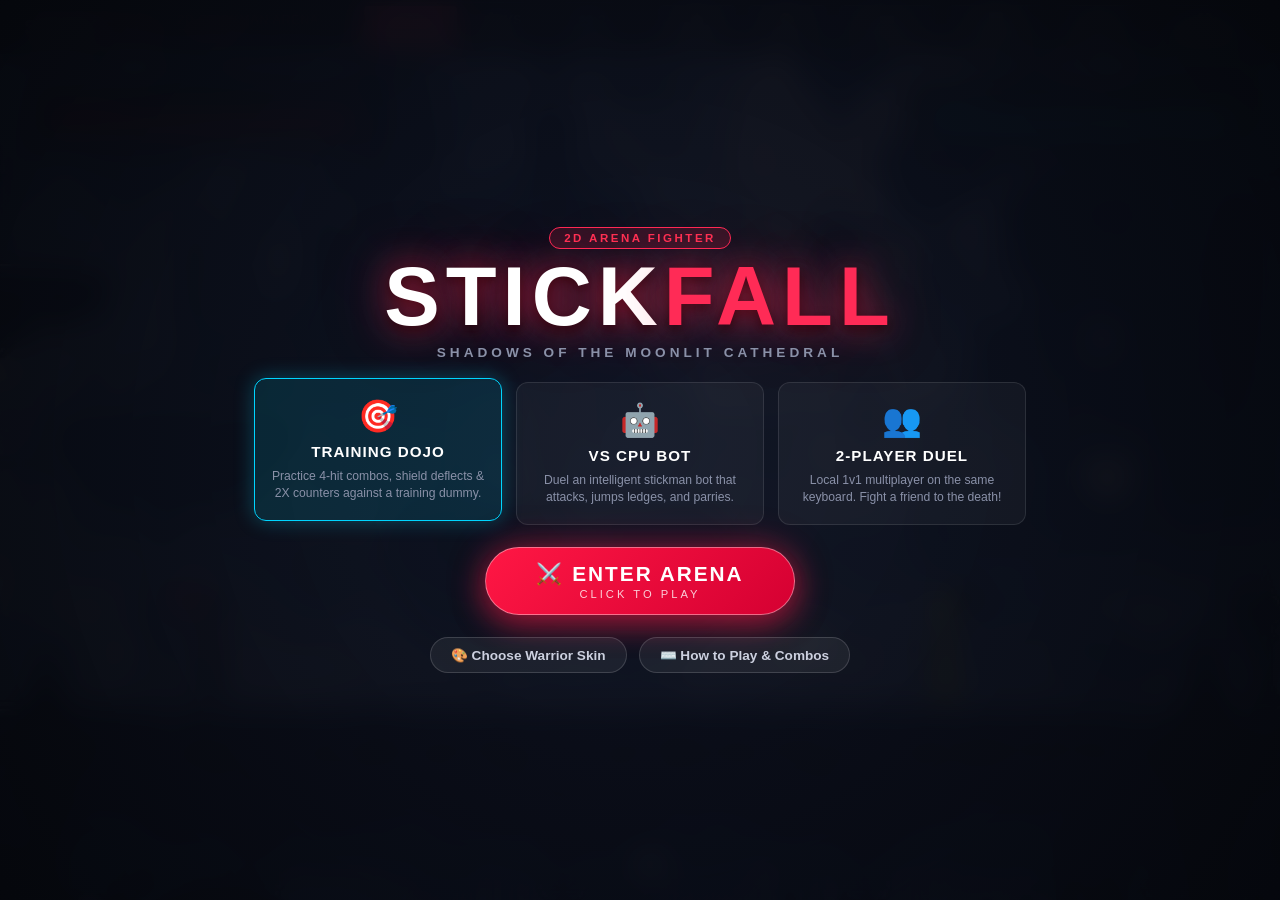
==== web/index.html @ ad9f0f9a "stickfall v1" ====
<!DOCTYPE html>
<html lang="en">
<head>
  <meta charset="UTF-8">
  <meta name="viewport" content="width=device-width, initial-scale=1.0, user-scalable=no">
  <title>STICKFALL — Online Stickman Fighting Game</title>
  <link rel="icon" type="image/svg+xml" href="../icon.svg">
  <link rel="stylesheet" href="css/style.css">
</head>
<body>

  <!-- Top Navbar -->
  <header>
    <div class="brand">
      <h1>STICK<span>FALL</span></h1>
      <span class="tagline">2D Stickman Arena Fighter</span>
    </div>

    <div class="header-controls">
      <!-- Game Mode Selector -->
      <div class="mode-selector">
        <button id="btnModeTraining" class="btn-mode active">🎯 Training</button>
        <button id="btnModeCpu" class="btn-mode">🤖 VS CPU</button>
        <button id="btnMode2P" class="btn-mode">👥 2-Player</button>
      </div>

      <button id="btnMainMenu" class="icon-btn" title="Return to Title Menu">🏠 Menu</button>
      <button id="btnOpenSkins" class="icon-btn" title="Choose warrior skin">🎨 Skins</button>
      <button id="btnOpenControls" class="icon-btn" title="View combat controls">⌨️ Controls</button>
      <button id="btnReset" class="icon-btn" title="Reset match">🔄 Rematch</button>
      <button id="btnMute" class="icon-btn" title="Toggle audio">🔊 Sound</button>
      <button id="btnFullscreen" class="icon-btn" title="Toggle fullscreen">⛶ Fullscreen</button>
    </div>
  </header>

  <!-- Title / Main Menu Screen Overlay -->
  <div id="mainMenuScreen" class="main-menu-overlay active">
    <div class="menu-particles" id="menuParticles"></div>

    <div class="menu-content">
      <!-- Title & Branding -->
      <div class="menu-logo-box">
        <div class="menu-badge">2D ARENA FIGHTER</div>
        <h1 class="menu-game-title">STICK<span class="highlight">FALL</span></h1>
        <p class="menu-tagline">SHADOWS OF THE MOONLIT CATHEDRAL</p>
      </div>

      <!-- Mode Selection Grid -->
      <div class="menu-modes-grid">
        <div class="menu-mode-card active" data-mode="training">
          <div class="mode-icon">🎯</div>
          <div class="mode-title">TRAINING DOJO</div>
          <div class="mode-desc">Practice 4-hit combos, shield deflects & 2X counters against a training dummy.</div>
        </div>

        <div class="menu-mode-card" data-mode="cpu">
          <div class="mode-icon">🤖</div>
          <div class="mode-title">VS CPU BOT</div>
          <div class="mode-desc">Duel an intelligent stickman bot that attacks, jumps ledges, and parries.</div>
        </div>

        <div class="menu-mode-card" data-mode="2p">
          <div class="mode-icon">👥</div>
          <div class="mode-title">2-PLAYER DUEL</div>
          <div class="mode-desc">Local 1v1 multiplayer on the same keyboard. Fight a friend to the death!</div>
        </div>
      </div>

      <!-- Start Game Primary Action -->
      <button id="btnStartGame" class="btn-start-game">
        <span class="btn-text">⚔️ ENTER ARENA</span>
        <span class="btn-subtext">CLICK TO PLAY</span>
      </button>

      <!-- Auxiliary Menu Actions -->
      <div class="menu-actions-row">
        <button id="btnMenuSkins" class="menu-action-btn">🎨 Choose Warrior Skin</button>
        <button id="btnMenuControls" class="menu-action-btn">⌨️ How to Play & Combos</button>
      </div>
    </div>
  </div>

  <!-- Main Game Stage -->
  <div id="gameWrapper">
    <canvas id="gameCanvas"></canvas>

    <!-- Overlay HUD -->
    <div id="hudOverlay">
      <!-- Health Bars -->
      <div class="health-container">
        <!-- Player 1 -->
        <div class="fighter-card">
          <div class="card-header">
            <span class="name" style="color: #ff3355;">PLAYER 1</span>
            <span id="p1HpText" class="hp-text">100 / 100</span>
          </div>
          <div class="hp-track">
            <div id="p1HpBar" class="hp-fill p1" style="width: 100%;"></div>
          </div>
        </div>

        <!-- FPS Display -->
        <div style="color: #6ee7b7; font-family: monospace; font-size: 0.9rem; font-weight: bold; background: rgba(0,0,0,0.5); padding: 4px 10px; border-radius: 6px;" id="fpsDisplay">
          60 FPS
        </div>

        <!-- Opponent / Dummy -->
        <div class="fighter-card">
          <div class="card-header">
            <span id="p2NameLabel" class="name" style="color: #00e5ff;">DUMMY</span>
            <span id="p2HpText" class="hp-text">100 / 100</span>
          </div>
          <div class="hp-track">
            <div id="p2HpBar" class="hp-fill p2" style="width: 100%;"></div>
          </div>
        </div>
      </div>

      <!-- Combo Counter -->
      <div id="comboDisplay">🔥 COMBO x3!</div>

      <!-- K.O. Announcement Banner -->
      <div id="koBanner" class="ko-banner">
        <div class="ko-text">K.O.!</div>
        <div id="koWinnerSub" class="ko-subtitle">PLAYER 1 WINS</div>
        <div id="koRestartTimer" class="ko-timer">Next round starting in 3s...</div>
      </div>
    </div>
  </div>

  <!-- Controls Modal Dialog -->
  <div id="controlsModal" class="modal-overlay">
    <div class="modal-card">
      <div class="modal-header">
        <h2>⌨️ COMBAT MOVES & CONTROLS</h2>
        <button id="btnCloseControls" class="modal-close-btn">&times;</button>
      </div>
      <div class="modal-body">
        <div class="control-row">
          <div class="control-badges"><span class="key-badge">A</span> <span class="key-badge">D</span></div>
          <span class="control-label">Run Left / Right</span>
        </div>
        <div class="control-row">
          <div class="control-badges"><span class="key-badge">W</span> / <span class="key-badge">Space</span></div>
          <span class="control-label">Jump & Double Jump</span>
        </div>
        <div class="control-row">
          <div class="control-badges"><span class="key-badge">S</span></div>
          <span class="control-label">Drop Through Platform</span>
        </div>
        <div class="control-row">
          <div class="control-badges"><span class="key-badge">Shift</span></div>
          <span class="control-label">Flash Dash (Speed Burst & Invincible)</span>
        </div>
        <div class="control-row">
          <div class="control-badges"><span class="key-badge">Left Click</span></div>
          <span class="control-label">4-Hit Combo (Slash ➔ Sweep ➔ Rise ➔ Tornado)</span>
        </div>
        <div class="control-row">
          <div class="control-badges"><span class="key-badge highlight-deflect">Right Click / F</span></div>
          <span class="control-label"><b>Shield Deflect</b> (Absorbs 100% Damage)</span>
        </div>
        <div class="control-row">
          <div class="control-badges"><span class="key-badge highlight-parry">Just Deflect (&lt;0.15s)</span></div>
          <span class="control-label"><b>Perfect Parry</b> ➔ Anime Chime + <b>2X Counter Buff!</b></span>
        </div>
        <div class="control-row">
          <div class="control-badges"><span class="key-badge highlight-slash">R</span></div>
          <span class="control-label"><b>Throw Crescent Slash</b> (Flying Energy Blade)</span>
        </div>
        <div class="control-row" style="background: rgba(255, 215, 0, 0.09); border-color: rgba(255, 215, 0, 0.35);">
          <div class="control-badges"><span class="key-badge" style="background: #ffd700; color: #000;">Wall + W / Space</span></div>
          <span class="control-label"><b>Ninja Acrobatics</b>: Wall Cling / Slide ➔ 360° Somersault Wall Jump!</span>
        </div>
        <div class="control-row">
          <div class="control-badges"><span class="key-badge">Q</span> / <span class="key-badge">E</span></div>
          <span class="control-label">Downward Heavy Strike / Rapid Flurry Rush</span>
        </div>
        <div class="control-row" style="background: rgba(0, 213, 255, 0.08); border-color: rgba(0, 213, 255, 0.25);">
          <div class="control-badges"><span class="key-badge">2-Player</span></div>
          <span class="control-label">P2: Arrows, Enter to Strike, Num3/J to Deflect</span>
        </div>
      </div>
    </div>
  </div>

  <!-- Warrior Skins Modal Dialog -->
  <div id="skinsModal" class="modal-overlay">
    <div class="modal-card">
      <div class="modal-header">
        <h2>🎨 CHOOSE WARRIOR SKIN</h2>
        <button id="btnCloseSkins" class="modal-close-btn">&times;</button>
      </div>
      <div class="modal-body">
        <div class="skin-grid">
          <div class="skin-card selected" data-variant="shadow">
            <div class="skin-swatch" style="background: #1e2230; border: 2px solid #ff3355;"></div>
            <div class="skin-info">
              <div class="skin-title">Shadow Ninja</div>
              <div class="skin-desc">Dark assassin with glowing crimson eyes and blood-red slashes</div>
            </div>
          </div>
          <div class="skin-card" data-variant="yellow">
            <div class="skin-swatch" style="background: #fbf236; border: 2px solid #fff;"></div>
            <div class="skin-info">
              <div class="skin-title">Golden God</div>
              <div class="skin-desc">Legendary yellow stickman hero with brilliant golden energy</div>
            </div>
          </div>
          <div class="skin-card" data-variant="cyan">
            <div class="skin-swatch" style="background: #00e5ff; border: 2px solid #fff;"></div>
            <div class="skin-info">
              <div class="skin-title">Cyber Cyan Warrior</div>
              <div class="skin-desc">High-tech neon electric warrior with lightning speed slashes</div>
            </div>
          </div>
          <div class="skin-card" data-variant="crimson">
            <div class="skin-swatch" style="background: #ff3750; border: 2px solid #fff;"></div>
            <div class="skin-info">
              <div class="skin-title">Crimson Fury</div>
              <div class="skin-desc">Blazing scarlet berserker radiating explosive critical power</div>
            </div>
          </div>
          <div class="skin-card" data-variant="toxic">
            <div class="skin-swatch" style="background: #41ff2d; border: 2px solid #fff;"></div>
            <div class="skin-info">
              <div class="skin-title">Toxic Emerald</div>
              <div class="skin-desc">Radioactive bio-hazard blade master with green plasma blades</div>
            </div>
          </div>
        </div>
      </div>
    </div>
  </div>

  <!-- Game Scripts -->
  <script src="js/audio.js?v=2.2"></script>
  <script src="js/particles.js?v=2.2"></script>
  <script src="js/arena.js?v=2.2"></script>
  <script src="js/sprite_loader.js?v=2.2"></script>
  <script src="js/stickman.js?v=2.2"></script>
  <script src="js/combat.js?v=2.2"></script>
  <script src="js/ai.js?v=2.2"></script>
  <script src="js/main.js?v=2.2"></script>

</body>
</html>
---- web/css/style.css ----
/* ============================================================
   STICKFALL Web Edition — Cyberpunk Arcade Theme
   ============================================================ */

:root {
  --bg-dark: #0a0b12;
  --panel-bg: rgba(16, 18, 28, 0.85);
  --border-color: rgba(255, 255, 255, 0.1);
  --primary-red: #ff2b56;
  --primary-cyan: #00d5ff;
  --gold: #ffbe1a;
  --text-main: #f0f2f8;
  --text-muted: #8a91a8;
}

* {
  margin: 0;
  padding: 0;
  box-sizing: border-box;
  user-select: none;
}

body {
  background: var(--bg-dark);
  color: var(--text-main);
  font-family: 'Segoe UI', -apple-system, BlinkMacSystemFont, Roboto, sans-serif;
  overflow: hidden;
  height: 100vh;
  display: flex;
  flex-direction: column;
}

/* Header Bar */
header {
  height: 54px;
  background: rgba(10, 12, 20, 0.95);
  border-bottom: 1px solid var(--border-color);
  display: flex;
  align-items: center;
  justify-content: space-between;
  padding: 0 24px;
  z-index: 10;
}

.brand {
  display: flex;
  align-items: center;
  gap: 12px;
}

.brand h1 {
  font-size: 1.3rem;
  letter-spacing: 3px;
  font-weight: 900;
  color: #fff;
  text-shadow: 0 0 10px rgba(255, 43, 86, 0.6);
}

.brand span {
  color: var(--primary-red);
}

.tagline {
  font-size: 0.75rem;
  color: var(--text-muted);
  text-transform: uppercase;
  letter-spacing: 1px;
}

.header-controls {
  display: flex;
  align-items: center;
  gap: 12px;
}

.mode-selector {
  display: flex;
  background: rgba(0, 0, 0, 0.4);
  border-radius: 6px;
  padding: 3px;
  border: 1px solid var(--border-color);
}

.btn-mode {
  background: transparent;
  border: none;
  color: var(--text-muted);
  padding: 6px 14px;
  font-size: 0.8rem;
  font-weight: 700;
  letter-spacing: 0.5px;
  border-radius: 4px;
  cursor: pointer;
  transition: all 0.2s ease;
}

.btn-mode:hover {
  color: #fff;
}

.btn-mode.active {
  background: var(--primary-red);
  color: #fff;
  box-shadow: 0 0 12px rgba(255, 43, 86, 0.5);
}

.icon-btn {
  background: rgba(255, 255, 255, 0.06);
  border: 1px solid var(--border-color);
  color: #fff;
  padding: 6px 14px;
  border-radius: 6px;
  font-size: 0.8rem;
  font-weight: 600;
  cursor: pointer;
  transition: all 0.2s ease;
}

.icon-btn:hover {
  background: rgba(255, 255, 255, 0.12);
  border-color: rgba(255, 255, 255, 0.3);
}

/* Main Game Container */
#gameWrapper {
  position: relative;
  flex: 1;
  width: 100%;
  height: calc(100vh - 54px);
  background: #000;
}

canvas#gameCanvas {
  width: 100%;
  height: 100%;
  display: block;
}

/* In-Game HUD Overlays */
#hudOverlay {
  position: absolute;
  top: 0;
  left: 0;
  right: 0;
  bottom: 0;
  pointer-events: none;
}

/* Top Health Bars */
.health-container {
  position: absolute;
  top: 24px;
  left: 30px;
  right: 30px;
  display: flex;
  justify-content: space-between;
  align-items: flex-start;
}

.fighter-card {
  width: 340px;
  background: var(--panel-bg);
  backdrop-filter: blur(8px);
  border: 1px solid var(--border-color);
  border-radius: 8px;
  padding: 12px 16px;
  box-shadow: 0 8px 24px rgba(0, 0, 0, 0.5);
}

.card-header {
  display: flex;
  justify-content: space-between;
  align-items: center;
  margin-bottom: 8px;
}

.card-header .name {
  font-weight: 800;
  letter-spacing: 1px;
  font-size: 0.95rem;
}

.card-header .hp-text {
  font-size: 0.85rem;
  color: var(--text-muted);
  font-family: monospace;
}

.hp-track {
  width: 100%;
  height: 14px;
  background: rgba(0, 0, 0, 0.6);
  border-radius: 4px;
  overflow: hidden;
  border: 1px solid rgba(255, 255, 255, 0.08);
}

.hp-fill {
  height: 100%;
  width: 100%;
  border-radius: 3px;
  transition: width 0.15s ease-out;
}

.hp-fill.p1 {
  background: linear-gradient(90deg, #ff1744, #ff5252);
  box-shadow: 0 0 10px rgba(255, 23, 68, 0.6);
}

.hp-fill.p2 {
  background: linear-gradient(90deg, #00b0ff, #00e5ff);
  box-shadow: 0 0 10px rgba(0, 229, 255, 0.6);
}

/* Center Combo Display */
#comboDisplay {
  position: absolute;
  top: 110px;
  left: 50%;
  transform: translateX(-50%);
  font-size: 2.2rem;
  font-weight: 900;
  font-style: italic;
  color: var(--gold);
  text-shadow: 0 0 20px rgba(255, 190, 26, 0.8), 0 4px 8px #000;
  display: none;
  animation: pulseCombo 0.3s ease-in-out;
}

@keyframes pulseCombo {
  0% { transform: translateX(-50%) scale(1.4); }
  100% { transform: translateX(-50%) scale(1); }
}

/* Bottom Controls Cheat Sheet */
.controls-bar {
  position: absolute;
  bottom: 20px;
  left: 50%;
  transform: translateX(-50%);
  background: var(--panel-bg);
  backdrop-filter: blur(8px);
  border: 1px solid var(--border-color);
  padding: 8px 20px;
  border-radius: 20px;
  font-size: 0.85rem;
  color: #ccd0df;
  display: flex;
  gap: 16px;
  box-shadow: 0 4px 16px rgba(0, 0, 0, 0.4);
}

.key-badge {
  background: rgba(255, 255, 255, 0.12);
  padding: 3px 8px;
  border-radius: 4px;
  font-weight: 700;
  font-size: 0.82rem;
  color: #fff;
  border: 1px solid rgba(255, 255, 255, 0.2);
  display: inline-block;
}

.key-badge.highlight-deflect {
  background: rgba(0, 229, 255, 0.2);
  border-color: #00e5ff;
  color: #00e5ff;
}

.key-badge.highlight-parry {
  background: rgba(255, 215, 0, 0.2);
  border-color: #ffd700;
  color: #ffd700;
}

.key-badge.highlight-slash {
  background: rgba(255, 43, 86, 0.25);
  border-color: #ff3355;
  color: #ff3355;
}

/* Modal Overlays for Controls & Skin Menu */
.modal-overlay {
  position: fixed;
  top: 0;
  left: 0;
  width: 100vw;
  height: 100vh;
  background: rgba(4, 6, 12, 0.75);
  backdrop-filter: blur(8px);
  display: flex;
  align-items: center;
  justify-content: center;
  z-index: 1000;
  opacity: 0;
  pointer-events: none;
  transition: opacity 0.2s ease;
}

.modal-overlay.active {
  opacity: 1;
  pointer-events: auto;
}

.modal-card {
  width: 480px;
  max-width: 90vw;
  background: rgba(18, 22, 36, 0.96);
  border: 1px solid rgba(255, 255, 255, 0.15);
  border-radius: 14px;
  box-shadow: 0 16px 40px rgba(0, 0, 0, 0.7), 0 0 30px rgba(0, 213, 255, 0.1);
  overflow: hidden;
  transform: translateY(12px) scale(0.97);
  transition: transform 0.25s cubic-bezier(0.17, 0.89, 0.32, 1.28);
}

.modal-overlay.active .modal-card {
  transform: translateY(0) scale(1);
}

.modal-header {
  display: flex;
  justify-content: space-between;
  align-items: center;
  padding: 16px 20px;
  background: rgba(255, 255, 255, 0.04);
  border-bottom: 1px solid rgba(255, 255, 255, 0.08);
}

.modal-header h2 {
  font-size: 1.15rem;
  letter-spacing: 1px;
  color: #fff;
  font-weight: 800;
}

.modal-close-btn {
  background: transparent;
  border: none;
  color: #8a91a8;
  font-size: 1.5rem;
  cursor: pointer;
  line-height: 1;
  transition: color 0.15s;
}

.modal-close-btn:hover {
  color: #ff2b56;
}

.modal-body {
  padding: 18px 20px;
  max-height: 70vh;
  overflow-y: auto;
}

/* Control Rows in Modal */
.control-row {
  display: flex;
  justify-content: space-between;
  align-items: center;
  padding: 10px 14px;
  margin-bottom: 6px;
  background: rgba(255, 255, 255, 0.03);
  border-radius: 8px;
  border: 1px solid rgba(255, 255, 255, 0.05);
}

.control-badges {
  display: flex;
  gap: 6px;
  align-items: center;
}

.control-label {
  font-size: 0.9rem;
  color: #ccd0df;
  text-align: right;
}

/* Skin Selection Grid */
.skin-grid {
  display: grid;
  grid-template-columns: 1fr;
  gap: 10px;
}

.skin-card {
  display: flex;
  align-items: center;
  gap: 14px;
  padding: 10px 14px;
  background: rgba(255, 255, 255, 0.04);
  border: 1px solid rgba(255, 255, 255, 0.08);
  border-radius: 10px;
  cursor: pointer;
  transition: all 0.2s ease;
}

.skin-card:hover {
  background: rgba(255, 255, 255, 0.08);
  border-color: rgba(255, 255, 255, 0.25);
  transform: translateX(4px);
}

.skin-card.selected {
  border-color: var(--primary-cyan);
  background: rgba(0, 213, 255, 0.12);
  box-shadow: 0 0 16px rgba(0, 213, 255, 0.25);
}

.skin-swatch {
  width: 34px;
  height: 34px;
  border-radius: 50%;
  flex-shrink: 0;
  box-shadow: 0 2px 8px rgba(0, 0, 0, 0.5);
}

.skin-info .skin-title {
  font-weight: 700;
  font-size: 0.95rem;
  color: #fff;
}

.skin-info .skin-desc {
  font-size: 0.78rem;
  color: var(--text-muted);
}

/* K.O. Celebration Banner */
.ko-banner {
  position: absolute;
  top: 40%;
  left: 50%;
  transform: translate(-50%, -50%) scale(0.6);
  text-align: center;
  pointer-events: none;
  opacity: 0;
  transition: all 0.35s cubic-bezier(0.17, 0.89, 0.32, 1.4);
  z-index: 500;
}

.ko-banner.visible {
  opacity: 1;
  transform: translate(-50%, -50%) scale(1);
}

.ko-text {
  font-family: 'Impact', 'Segoe UI Black', sans-serif;
  font-size: 5.5rem;
  font-style: italic;
  letter-spacing: 4px;
  color: #ff1744;
  text-shadow: 0 0 30px rgba(255, 23, 68, 0.9), 0 0 60px rgba(255, 215, 0, 0.6), 0 6px 12px #000;
  -webkit-text-stroke: 2px #fff;
  animation: koPulse 0.8s ease-in-out infinite alternate;
}

@keyframes koPulse {
  0% { transform: scale(1); filter: brightness(1); }
  100% { transform: scale(1.06); filter: brightness(1.2); }
}

.ko-subtitle {
  font-size: 1.6rem;
  font-weight: 900;
  letter-spacing: 2px;
  color: #ffd700;
  text-shadow: 0 0 16px rgba(255, 215, 0, 0.8), 0 3px 6px #000;
  margin-top: -6px;
}

.ko-timer {
  font-size: 0.95rem;
  color: #aaa;
  margin-top: 8px;
  letter-spacing: 1px;
  font-family: monospace;
}

/* ============================================================
   Title / Main Menu Screen Overlay
   ============================================================ */
.main-menu-overlay {
  position: fixed;
  top: 0;
  left: 0;
  width: 100vw;
  height: 100vh;
  background: radial-gradient(circle at center, rgba(14, 18, 32, 0.94) 0%, rgba(5, 7, 12, 0.98) 100%);
  backdrop-filter: blur(14px);
  display: flex;
  align-items: center;
  justify-content: center;
  z-index: 2000;
  opacity: 0;
  pointer-events: none;
  transform: scale(1.03);
  transition: opacity 0.35s ease, transform 0.35s ease;
}

.main-menu-overlay.active {
  opacity: 1;
  pointer-events: auto;
  transform: scale(1);
}

.menu-content {
  display: flex;
  flex-direction: column;
  align-items: center;
  gap: 22px;
  text-align: center;
  max-width: 820px;
  width: 90vw;
  padding: 24px;
}

.menu-logo-box {
  display: flex;
  flex-direction: column;
  align-items: center;
  gap: 6px;
}

.menu-badge {
  background: rgba(255, 43, 86, 0.15);
  border: 1px solid #ff2b56;
  color: #ff3355;
  padding: 4px 14px;
  border-radius: 20px;
  font-weight: 800;
  font-size: 0.72rem;
  letter-spacing: 2.5px;
  text-transform: uppercase;
}

.menu-game-title {
  font-family: 'Impact', 'Segoe UI Black', sans-serif;
  font-size: 5.2rem;
  letter-spacing: 6px;
  color: #fff;
  text-shadow: 0 0 35px rgba(255, 43, 86, 0.7), 0 0 70px rgba(255, 43, 86, 0.35), 0 4px 12px #000;
  margin: 0;
  line-height: 1;
}

.menu-game-title .highlight {
  color: #ff2b56;
}

.menu-tagline {
  font-size: 0.85rem;
  letter-spacing: 4px;
  color: #8a91a8;
  font-weight: 600;
  text-transform: uppercase;
  margin: 0;
}

.menu-modes-grid {
  display: grid;
  grid-template-columns: repeat(3, 1fr);
  gap: 14px;
  width: 100%;
}

.menu-mode-card {
  background: rgba(255, 255, 255, 0.04);
  border: 1px solid rgba(255, 255, 255, 0.1);
  border-radius: 12px;
  padding: 18px 14px;
  cursor: pointer;
  transition: all 0.22s ease;
  display: flex;
  flex-direction: column;
  align-items: center;
  gap: 8px;
}

.menu-mode-card:hover {
  transform: translateY(-4px);
  background: rgba(255, 255, 255, 0.08);
  border-color: rgba(255, 255, 255, 0.3);
}

.menu-mode-card.active {
  border-color: #00d5ff;
  background: rgba(0, 213, 255, 0.12);
  box-shadow: 0 0 20px rgba(0, 213, 255, 0.28);
  transform: translateY(-4px);
}

.mode-icon {
  font-size: 2rem;
}

.mode-title {
  font-weight: 800;
  font-size: 0.95rem;
  letter-spacing: 1px;
  color: #fff;
}

.mode-desc {
  font-size: 0.76rem;
  color: var(--text-muted);
  line-height: 1.4;
}

.btn-start-game {
  background: linear-gradient(135deg, #ff1744 0%, #d50032 100%);
  color: #fff;
  border: 1px solid rgba(255, 255, 255, 0.4);
  border-radius: 36px;
  padding: 14px 50px;
  cursor: pointer;
  display: flex;
  flex-direction: column;
  align-items: center;
  box-shadow: 0 8px 30px rgba(255, 23, 68, 0.5), 0 0 40px rgba(255, 23, 68, 0.3);
  transition: all 0.2s cubic-bezier(0.17, 0.89, 0.32, 1.4);
}

.btn-start-game:hover {
  transform: scale(1.05);
  box-shadow: 0 12px 38px rgba(255, 23, 68, 0.7), 0 0 50px rgba(255, 23, 68, 0.4);
}

.btn-start-game .btn-text {
  font-size: 1.3rem;
  font-weight: 900;
  letter-spacing: 2px;
}

.btn-start-game .btn-subtext {
  font-size: 0.7rem;
  letter-spacing: 3px;
  opacity: 0.8;
  margin-top: 2px;
}

.menu-actions-row {
  display: flex;
  gap: 12px;
}

.menu-action-btn {
  background: rgba(255, 255, 255, 0.06);
  border: 1px solid rgba(255, 255, 255, 0.15);
  color: #ccd0df;
  padding: 9px 20px;
  border-radius: 20px;
  font-weight: 600;
  font-size: 0.85rem;
  cursor: pointer;
  transition: all 0.2s ease;
}

.menu-action-btn:hover {
  background: rgba(255, 255, 255, 0.12);
  color: #fff;
  border-color: rgba(255, 255, 255, 0.3);
  transform: translateY(-2px);
}
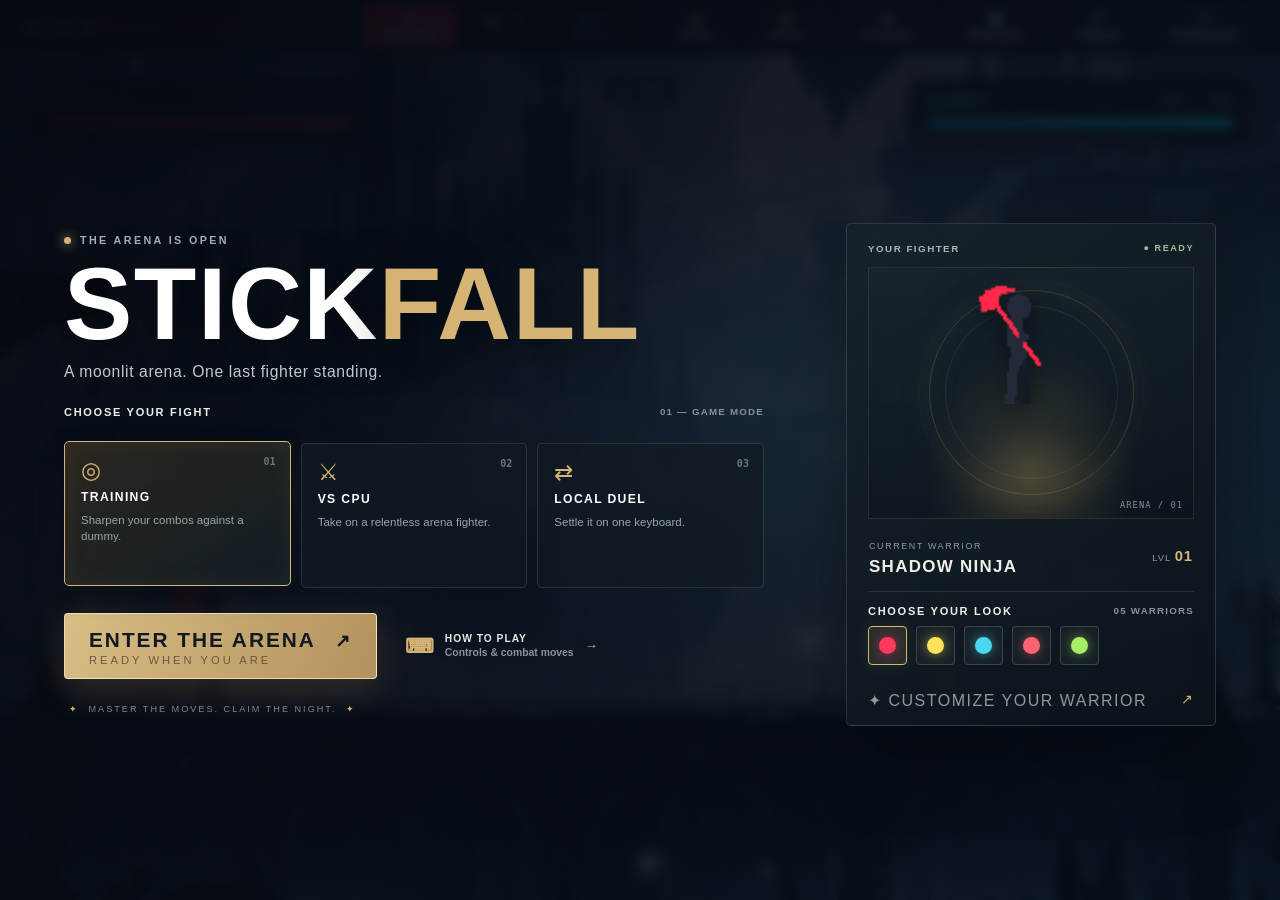
==== commit 819347a8: "Polish menu and add fighter color customization" ====
--- a/web/index.html
+++ b/web/index.html
@@ -38,45 +38,38 @@
     <div class="menu-particles" id="menuParticles"></div>
 
     <div class="menu-content">
-      <!-- Title & Branding -->
-      <div class="menu-logo-box">
-        <div class="menu-badge">2D ARENA FIGHTER</div>
-        <h1 class="menu-game-title">STICK<span class="highlight">FALL</span></h1>
-        <p class="menu-tagline">SHADOWS OF THE MOONLIT CATHEDRAL</p>
-      </div>
-
-      <!-- Mode Selection Grid -->
-      <div class="menu-modes-grid">
-        <div class="menu-mode-card active" data-mode="training">
-          <div class="mode-icon">🎯</div>
-          <div class="mode-title">TRAINING DOJO</div>
-          <div class="mode-desc">Practice 4-hit combos, shield deflects & 2X counters against a training dummy.</div>
-        </div>
-
-        <div class="menu-mode-card" data-mode="cpu">
-          <div class="mode-icon">🤖</div>
-          <div class="mode-title">VS CPU BOT</div>
-          <div class="mode-desc">Duel an intelligent stickman bot that attacks, jumps ledges, and parries.</div>
-        </div>
-
-        <div class="menu-mode-card" data-mode="2p">
-          <div class="mode-icon">👥</div>
-          <div class="mode-title">2-PLAYER DUEL</div>
-          <div class="mode-desc">Local 1v1 multiplayer on the same keyboard. Fight a friend to the death!</div>
-        </div>
-      </div>
-
-      <!-- Start Game Primary Action -->
-      <button id="btnStartGame" class="btn-start-game">
-        <span class="btn-text">⚔️ ENTER ARENA</span>
-        <span class="btn-subtext">CLICK TO PLAY</span>
-      </button>
-
-      <!-- Auxiliary Menu Actions -->
-      <div class="menu-actions-row">
-        <button id="btnMenuSkins" class="menu-action-btn">🎨 Choose Warrior Skin</button>
-        <button id="btnMenuControls" class="menu-action-btn">⌨️ How to Play & Combos</button>
-      </div>
+      <section class="menu-main">
+        <div class="menu-logo-box">
+          <div class="menu-badge"><span class="live-dot"></span> THE ARENA IS OPEN</div>
+          <h1 class="menu-game-title">STICK<span class="highlight">FALL</span></h1>
+          <p class="menu-tagline">A moonlit arena. One last fighter standing.</p>
+        </div>
+        <div class="mode-heading"><span>CHOOSE YOUR FIGHT</span><span class="mode-hint">01 — GAME MODE</span></div>
+        <div class="menu-modes-grid">
+          <button class="menu-mode-card active" data-mode="training" type="button"><span class="mode-index">01</span><span class="mode-icon">◎</span><span class="mode-title">TRAINING</span><span class="mode-desc">Sharpen your combos against a dummy.</span></button>
+          <button class="menu-mode-card" data-mode="cpu" type="button"><span class="mode-index">02</span><span class="mode-icon">⚔</span><span class="mode-title">VS CPU</span><span class="mode-desc">Take on a relentless arena fighter.</span></button>
+          <button class="menu-mode-card" data-mode="2p" type="button"><span class="mode-index">03</span><span class="mode-icon">⇄</span><span class="mode-title">LOCAL DUEL</span><span class="mode-desc">Settle it on one keyboard.</span></button>
+        </div>
+        <div class="menu-bottom-row">
+          <button id="btnStartGame" class="btn-start-game" type="button"><span class="btn-text">ENTER THE ARENA <b>↗</b></span><span class="btn-subtext">READY WHEN YOU ARE</span></button>
+          <button id="btnMenuControls" class="menu-action-btn" type="button"><span class="action-icon">⌨</span><span><b>HOW TO PLAY</b><small>Controls & combat moves</small></span><span class="action-arrow">→</span></button>
+        </div>
+        <div class="menu-footnote"><span>✦</span> MASTER THE MOVES. CLAIM THE NIGHT. <span>✦</span></div>
+      </section>
+      <aside class="menu-showcase">
+        <div class="showcase-top"><span>YOUR FIGHTER</span><span class="showcase-live">● READY</span></div>
+        <div class="fighter-stage"><div class="stage-ring"></div><div class="stage-glow"></div><canvas id="menuFighterPreview" width="256" height="256" aria-label="Your selected stickman fighter"></canvas><span class="stage-coordinate">ARENA / 01</span></div>
+        <div class="fighter-name-row"><div><span class="fighter-eyebrow">CURRENT WARRIOR</span><h2 id="menuFighterName">SHADOW NINJA</h2></div><span class="fighter-level">LVL <b>01</b></span></div>
+        <div class="menu-skin-heading"><span>CHOOSE YOUR LOOK</span><span>05 WARRIORS</span></div>
+        <div class="menu-skin-grid" role="group" aria-label="Choose warrior appearance">
+          <button class="menu-skin selected" type="button" data-variant="shadow" aria-label="Shadow Ninja" title="Shadow Ninja"><span style="--swatch:#ff385c"></span></button>
+          <button class="menu-skin" type="button" data-variant="yellow" aria-label="Golden God" title="Golden God"><span style="--swatch:#ffe35b"></span></button>
+          <button class="menu-skin" type="button" data-variant="cyan" aria-label="Cyber Cyan" title="Cyber Cyan"><span style="--swatch:#49d9ee"></span></button>
+          <button class="menu-skin" type="button" data-variant="crimson" aria-label="Crimson Fury" title="Crimson Fury"><span style="--swatch:#ff6470"></span></button>
+          <button class="menu-skin" type="button" data-variant="toxic" aria-label="Toxic Emerald" title="Toxic Emerald"><span style="--swatch:#a7ed66"></span></button>
+        </div>
+        <button id="btnMenuSkins" class="showcase-footer" type="button"><span>✦ CUSTOMIZE YOUR WARRIOR</span><span>↗</span></button>
+      </aside>
     </div>
   </div>
 
@@ -229,6 +222,24 @@
             </div>
           </div>
         </div>
+        <section class="custom-color-section" aria-label="Custom fighter colors">
+          <div class="custom-color-heading"><div><span class="custom-kicker">FROM YOUR ASSET PACK</span><h3>BODY COLOR</h3></div><span id="customColorValue">PRESET</span></div>
+          <div class="texture-swatches" aria-label="Material colors from the supplied Blender pack">
+            <button class="texture-swatch" type="button" data-color="#ffffff" aria-label="White material"><img src="assets/customizer/White_texture.png" alt=""></button>
+            <button class="texture-swatch" type="button" data-color="#3a3a3a" aria-label="Black material"><img src="assets/customizer/Black_texture.png" alt=""></button>
+            <button class="texture-swatch" type="button" data-color="#ed3030" aria-label="Red material"><img src="assets/customizer/Red_texture.png" alt=""></button>
+            <button class="texture-swatch" type="button" data-color="#f5d91c" aria-label="Yellow material"><img src="assets/customizer/Yellow_texture.png" alt=""></button>
+            <button class="texture-swatch" type="button" data-color="#31bb55" aria-label="Green material"><img src="assets/customizer/Green_texture.png" alt=""></button>
+            <button class="texture-swatch" type="button" data-color="#52c9ed" aria-label="Light blue material"><img src="assets/customizer/LightBlue_texture.png" alt=""></button>
+            <button class="texture-swatch" type="button" data-color="#ff851f" aria-label="Orange material"><img src="assets/customizer/Orange_texture.png" alt=""></button>
+            <button class="texture-swatch" type="button" data-color="#e946a3" aria-label="Pink material"><img src="assets/customizer/Pink_texture.png" alt=""></button>
+            <button class="texture-swatch" type="button" data-color="#8654d9" aria-label="Purple material"><img src="assets/customizer/Purple_texture.png" alt=""></button>
+            <button class="texture-swatch" type="button" data-color="#f1c49c" aria-label="Skin material"><img src="assets/customizer/Skin_texture.png" alt=""></button>
+          </div>
+          <div class="palette-label"><span>FULL COLOR PALETTE</span><span>CLICK ANY COLOR</span></div>
+          <canvas id="customColorPalette" width="1024" height="1024" aria-label="Choose any body color from the supplied palette"></canvas>
+          <p class="custom-color-note">Your color is applied to the fighter in the preview and in the arena.</p>
+        </section>
       </div>
     </div>
   </div>
--- a/web/css/style.css
+++ b/web/css/style.css
@@ -291,7 +291,7 @@
   display: flex;
   align-items: center;
   justify-content: center;
-  z-index: 1000;
+  z-index: 3000;
   opacity: 0;
   pointer-events: none;
   transition: opacity 0.2s ease;
@@ -666,3 +666,115 @@
 }
 
 
+
+/* Polished title screen */
+.main-menu-overlay { align-items: stretch; justify-content: center; padding: 82px 5vw 34px; overflow-y: auto; background: radial-gradient(ellipse at 77% 46%, rgba(36, 61, 79, .56), transparent 44%), linear-gradient(112deg, rgba(6, 10, 17, .97) 8%, rgba(8, 13, 22, .91) 54%, rgba(8, 17, 26, .83)); backdrop-filter: blur(5px); }
+.menu-particles { opacity: .28; }
+.menu-content { position: relative; z-index: 1; max-width: 1210px; width: min(1210px, 100%); min-height: 550px; padding: 0; flex-direction: row; align-items: stretch; justify-content: space-between; gap: clamp(32px, 6vw, 90px); text-align: left; }
+.menu-main { flex: 1 1 650px; max-width: 700px; display: flex; flex-direction: column; justify-content: center; gap: 25px; }
+.menu-logo-box { align-items: flex-start; gap: 12px; }
+.menu-badge { display: inline-flex; align-items: center; gap: 9px; border: 0; background: transparent; padding: 0; color: #a4b3ba; font-size: .67rem; letter-spacing: 2.4px; }
+.live-dot { width: 7px; height: 7px; border-radius: 50%; background: #d4b479; box-shadow: 0 0 12px #d4b479; }
+.menu-game-title { font-family: 'Arial Black', Impact, sans-serif; font-size: clamp(4.6rem, 8vw, 7.25rem); line-height: .9; letter-spacing: .015em; text-shadow: 0 8px 45px rgba(0,0,0,.55); }
+.menu-game-title .highlight { color: #d6b475; }
+.menu-tagline { color: #c3c9ca; font-size: .98rem; letter-spacing: .04em; font-weight: 400; text-transform: none; }
+.mode-heading,.menu-skin-heading { display: flex; justify-content: space-between; color: #eef0eb; font-size: .69rem; font-weight: 800; letter-spacing: 1.7px; }
+.mode-hint,.menu-skin-heading span:last-child { color: #859297; font-size: .61rem; letter-spacing: 1.2px; }
+.menu-modes-grid { gap: 10px; }
+.menu-mode-card { position: relative; min-height: 145px; align-items: flex-start; text-align: left; gap: 8px; padding: 17px 16px 14px; border-radius: 5px; background: rgba(17, 27, 35, .72); border-color: rgba(205, 218, 213, .14); }
+.menu-mode-card:hover { transform: translateY(-3px); border-color: rgba(214,180,117,.55); }
+.menu-mode-card.active { transform: translateY(-2px); border-color: #d6b475; background: linear-gradient(150deg, rgba(105,83,49,.36), rgba(18,29,36,.91)); box-shadow: inset 0 0 24px rgba(214,180,117,.07), 0 10px 28px rgba(0,0,0,.15); }
+.mode-index { position: absolute; top: 14px; right: 14px; color: #68787e; font: 600 .63rem monospace; }
+.mode-icon { color: #d6b475; font-size: 1.45rem; line-height: 1; }
+.mode-title { font-size: .76rem; letter-spacing: 1.35px; }
+.mode-desc { font-size: .72rem; color: #99a6a7; line-height: 1.45; }
+.menu-bottom-row { display: flex; align-items: center; gap: 18px; }
+.btn-start-game { min-width: 205px; padding: 14px 24px 12px; border-radius: 4px; align-items: flex-start; background: linear-gradient(110deg,#d8bd85,#b3925d); color: #101820; border: 1px solid rgba(255,239,203,.75); box-shadow: 0 10px 35px rgba(182,143,75,.2); }
+.btn-start-game:hover { transform: translateY(-2px); box-shadow: 0 14px 40px rgba(182,143,75,.33); }
+.btn-text { font-size: .9rem; font-weight: 900; letter-spacing: 1px; }
+.btn-text b { margin-left: 12px; font-size: 1.15rem; }
+.btn-subtext { margin-top: 4px; color: #514530; font-size: .59rem; letter-spacing: 1.4px; }
+.menu-action-btn { min-height: 46px; padding: 7px 10px; border: 0; background: transparent; display: flex; align-items: center; gap: 11px; text-align: left; }
+.menu-action-btn:hover { background: rgba(255,255,255,.05); transform: none; }
+.action-icon { color: #d6b475; font-size: 1.25rem; }
+.menu-action-btn b,.menu-action-btn small { display: block; }
+.menu-action-btn b { color: #e6e7e2; font-size: .64rem; letter-spacing: 1px; }
+.menu-action-btn small { margin-top: 3px; color: #899598; font-size: .65rem; }
+.action-arrow { color: #d6b475; }
+.menu-footnote { color: #7d898b; font-size: .57rem; letter-spacing: 2px; }
+.menu-footnote span { color: #d6b475; padding: 0 5px; }
+.menu-showcase { flex: 0 0 clamp(280px, 30vw, 370px); align-self: center; padding: 19px 21px 15px; background: linear-gradient(145deg, rgba(22,35,43,.91), rgba(11,19,26,.91)); border: 1px solid rgba(200,215,209,.17); border-radius: 5px; box-shadow: 0 25px 80px rgba(0,0,0,.38); }
+.showcase-top,.showcase-footer { display: flex; justify-content: space-between; color: #aab5b4; font-size: .61rem; font-weight: 800; letter-spacing: 1.5px; }
+.showcase-live { color: #9bbf9a; font-size: .57rem; }
+.fighter-stage { height: 252px; margin: 13px 0 8px; position: relative; display: grid; place-items: center; overflow: hidden; background: radial-gradient(ellipse at 50% 82%, rgba(193,160,103,.22), transparent 46%), linear-gradient(180deg, rgba(28,48,56,.16), rgba(4,10,14,.25)); border: 1px solid rgba(214,180,117,.13); }
+.stage-ring { position: absolute; width: 205px; height: 205px; border: 1px solid rgba(214,180,117,.21); border-radius: 50%; box-shadow: 0 0 38px rgba(214,180,117,.07), inset 0 0 38px rgba(214,180,117,.04); }
+.stage-ring:before,.stage-ring:after { content: ''; position: absolute; inset: 15px; border: 1px solid rgba(214,180,117,.11); border-radius: 50%; }
+.stage-ring:after { inset: -11px; border-style: dashed; opacity: .48; }
+.stage-glow { position: absolute; width: 104px; height: 20px; bottom: 32px; border-radius: 50%; background: #d1a855; filter: blur(20px); opacity: .37; }
+#menuFighterPreview { z-index: 1; width: 256px; height: 256px; image-rendering: pixelated; filter: drop-shadow(0 7px 14px rgba(0,0,0,.5)); }
+.stage-coordinate { position: absolute; right: 10px; bottom: 8px; color: #829092; font: .55rem monospace; letter-spacing: 1px; }
+.fighter-name-row { display: flex; align-items: center; justify-content: space-between; padding: 8px 1px 14px; border-bottom: 1px solid rgba(204,217,212,.12); }
+.fighter-eyebrow { color: #8c999a; font-size: .56rem; letter-spacing: 1.6px; }
+.fighter-name-row h2 { margin-top: 4px; color: #f0eee6; font-size: 1.06rem; letter-spacing: 1.3px; }
+.fighter-level { color: #8d9999; font-size: .59rem; letter-spacing: 1px; }
+.fighter-level b { color: #d6b475; font-size: .92rem; }
+.menu-skin-heading { margin: 13px 0 9px; }
+.menu-skin-grid { display: flex; gap: 9px; }
+.menu-skin { width: 39px; height: 39px; border: 1px solid rgba(222,231,224,.18); border-radius: 4px; background: rgba(255,255,255,.04); display: grid; place-items: center; cursor: pointer; transition: .18s ease; }
+.menu-skin span { width: 17px; height: 17px; border-radius: 50%; background: var(--swatch); box-shadow: 0 0 12px color-mix(in srgb, var(--swatch), transparent 45%); }
+.menu-skin:hover { transform: translateY(-2px); border-color: rgba(214,180,117,.7); }
+.menu-skin.selected { border-color: #d6b475; background: rgba(214,180,117,.13); box-shadow: 0 0 15px rgba(214,180,117,.12); }
+.showcase-footer { margin-top: 14px; padding-top: 12px; border-top: 1px solid rgba(204,217,212,.12); color: #8d9999; font-size: .56rem; }
+.showcase-footer span:last-child { color: #d6b475; font-size: .85rem; }
+@media (max-width: 900px) { .main-menu-overlay { padding: 75px 4vw 24px; } .menu-content { gap: 25px; } .menu-showcase { flex-basis: 285px; padding: 16px; } .fighter-stage { height: 218px; } #menuFighterPreview { width: 220px; height: 220px; } .stage-ring { width: 175px; height: 175px; } .menu-mode-card { padding: 14px 11px; } }
+@media (max-width: 680px) { .main-menu-overlay { align-items: flex-start; padding: 72px 18px 24px; } .menu-content { flex-direction: column; gap: 22px; } .menu-main { flex-basis: auto; gap: 17px; } .menu-game-title { font-size: 4.4rem; } .menu-tagline { font-size: .82rem; } .menu-modes-grid { gap: 7px; } .menu-mode-card { min-height: 126px; padding: 12px 9px; } .mode-title { font-size: .63rem; letter-spacing: .7px; } .mode-desc { font-size: .64rem; } .mode-icon { font-size: 1.2rem; } .mode-index { display: none; } .menu-bottom-row { gap: 5px; } .btn-start-game { min-width: 176px; padding: 12px 14px; } .menu-action-btn { gap: 7px; } .menu-action-btn small { font-size: .58rem; } .menu-footnote { display: none; } .menu-showcase { width: min(100%, 380px); flex-basis: auto; align-self: center; } .fighter-stage { height: 192px; } #menuFighterPreview { width: 200px; height: 200px; } .stage-ring { width: 155px; height: 155px; } }
+@media (max-height: 760px) and (min-width: 681px) { .main-menu-overlay { padding-top: 65px; padding-bottom: 16px; } .menu-content { transform: scale(.91); transform-origin: center; } .fighter-stage { height: 205px; } #menuFighterPreview { width: 205px; height: 205px; } .menu-main { gap: 18px; } }
+
+/* Keep the title screen usable on compact browser windows. */
+.showcase-footer { width: 100%; border: 0; background: transparent; cursor: pointer; text-align: left; font: inherit; }
+.showcase-footer:hover { color: #d6b475; }
+@media (max-width: 1120px) {
+  .main-menu-overlay { align-items: flex-start; padding: 75px 4vw 28px; }
+  .menu-content { flex-direction: column; align-items: center; gap: 26px; }
+  .menu-main { flex: 0 0 auto; width: min(700px, 100%); }
+  .menu-showcase { flex: 0 0 auto; width: min(500px, 100%); align-self: center; }
+  .fighter-stage { height: 220px; }
+  #menuFighterPreview { width: 220px; height: 220px; }
+  .stage-ring { width: 175px; height: 175px; }
+}
+@media (max-width: 680px) {
+  .main-menu-overlay { padding: 72px 18px 24px; }
+  .menu-content { gap: 22px; }
+  .menu-main { gap: 17px; }
+  .menu-game-title { font-size: 4.4rem; }
+  .menu-tagline { font-size: .82rem; }
+  .menu-modes-grid { gap: 7px; }
+  .menu-mode-card { min-height: 126px; padding: 12px 9px; }
+  .mode-title { font-size: .63rem; letter-spacing: .7px; }
+  .mode-desc { font-size: .64rem; }
+  .mode-icon { font-size: 1.2rem; }
+  .mode-index { display: none; }
+  .menu-bottom-row { gap: 5px; }
+  .btn-start-game { min-width: 176px; padding: 12px 14px; }
+  .menu-action-btn { gap: 7px; }
+  .menu-action-btn small { font-size: .58rem; }
+  .menu-footnote { display: none; }
+  .menu-showcase { width: min(100%, 380px); }
+  .fighter-stage { height: 192px; }
+  #menuFighterPreview { width: 200px; height: 200px; }
+  .stage-ring { width: 155px; height: 155px; }
+}
+#skinsModal .modal-card { width: min(640px, 92vw); }
+.custom-color-section { margin-top: 22px; padding-top: 18px; border-top: 1px solid rgba(255,255,255,.11); }
+.custom-color-heading,.palette-label { display: flex; align-items: center; justify-content: space-between; }
+.custom-color-heading h3 { margin-top: 3px; color: #f0f2f8; font-size: .9rem; letter-spacing: 1.3px; }
+.custom-kicker { color: #a6b2b2; font-size: .57rem; font-weight: 800; letter-spacing: 1.4px; }
+#customColorValue { color: #d6b475; font: 700 .75rem monospace; }
+.texture-swatches { display: flex; flex-wrap: wrap; gap: 8px; margin: 12px 0 18px; }
+.texture-swatch { width: 39px; height: 39px; padding: 3px; border: 1px solid rgba(255,255,255,.17); border-radius: 5px; background: #111922; cursor: pointer; transition: .16s ease; }
+.texture-swatch img { display: block; width: 100%; height: 100%; object-fit: cover; border-radius: 3px; }
+.texture-swatch:hover,.texture-swatch.selected { border-color: #d6b475; transform: translateY(-2px); box-shadow: 0 0 12px rgba(214,180,117,.28); }
+.palette-label { margin-bottom: 7px; color: #dce1de; font-size: .59rem; font-weight: 800; letter-spacing: 1.3px; }
+.palette-label span:last-child { color: #899497; font-size: .54rem; }
+#customColorPalette { display: block; width: 100%; height: auto; aspect-ratio: 1; max-height: 260px; object-fit: fill; border: 1px solid rgba(255,255,255,.15); border-radius: 4px; cursor: crosshair; touch-action: manipulation; }
+.custom-color-note { margin-top: 7px; color: #929da0; font-size: .7rem; }
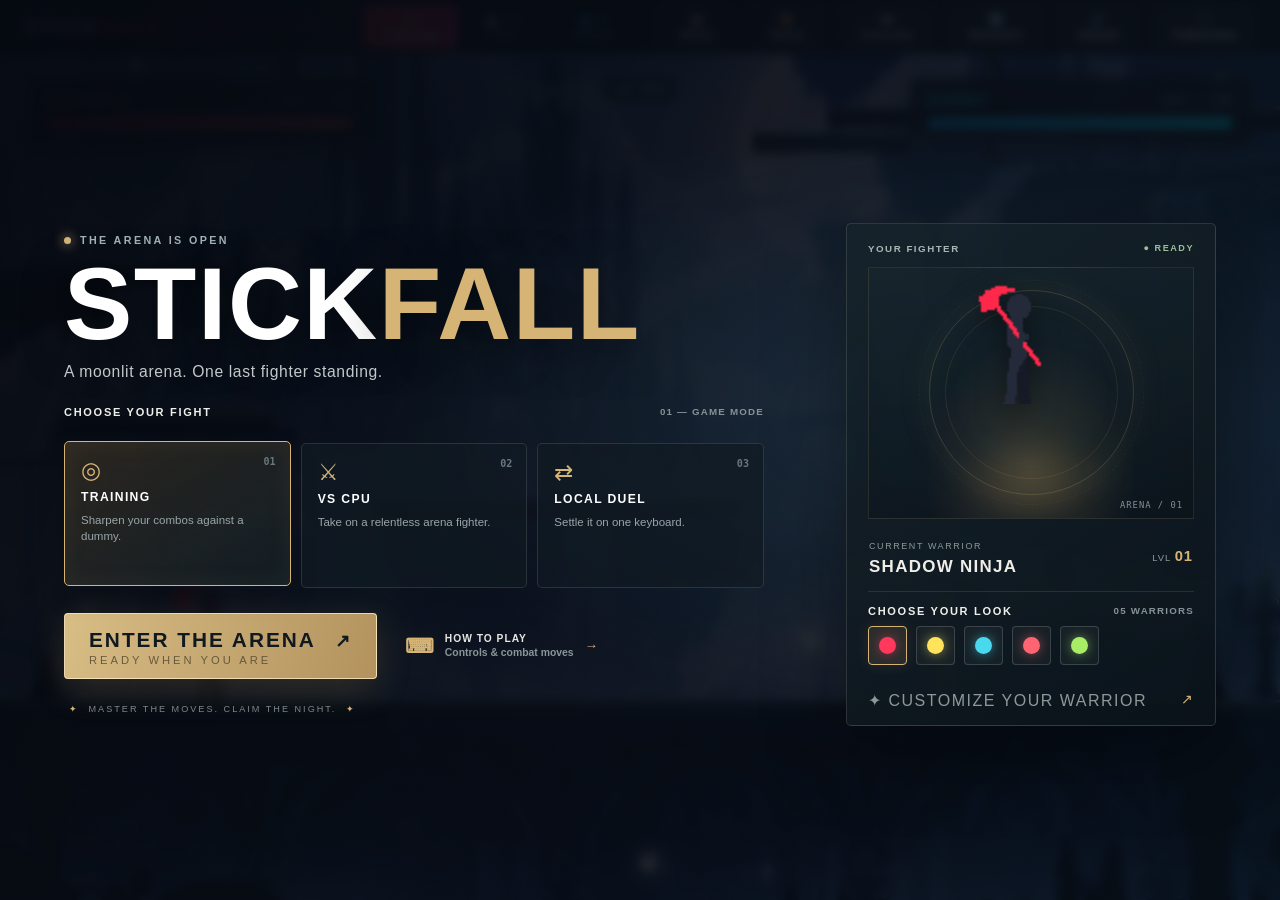
==== commit 773fb9f9: "feat: upgrade CPU AI to elite difficulty and clean up wings" ====
--- a/web/index.html
+++ b/web/index.html
@@ -245,14 +245,14 @@
   </div>
 
   <!-- Game Scripts -->
-  <script src="js/audio.js?v=2.2"></script>
-  <script src="js/particles.js?v=2.2"></script>
-  <script src="js/arena.js?v=2.2"></script>
-  <script src="js/sprite_loader.js?v=2.2"></script>
-  <script src="js/stickman.js?v=2.2"></script>
-  <script src="js/combat.js?v=2.2"></script>
-  <script src="js/ai.js?v=2.2"></script>
-  <script src="js/main.js?v=2.2"></script>
+  <script src="js/audio.js?v=2.3"></script>
+  <script src="js/particles.js?v=2.3"></script>
+  <script src="js/arena.js?v=2.3"></script>
+  <script src="js/sprite_loader.js?v=2.3"></script>
+  <script src="js/stickman.js?v=2.3"></script>
+  <script src="js/combat.js?v=2.3"></script>
+  <script src="js/ai.js?v=2.3"></script>
+  <script src="js/main.js?v=2.3"></script>
 
 </body>
 </html>
